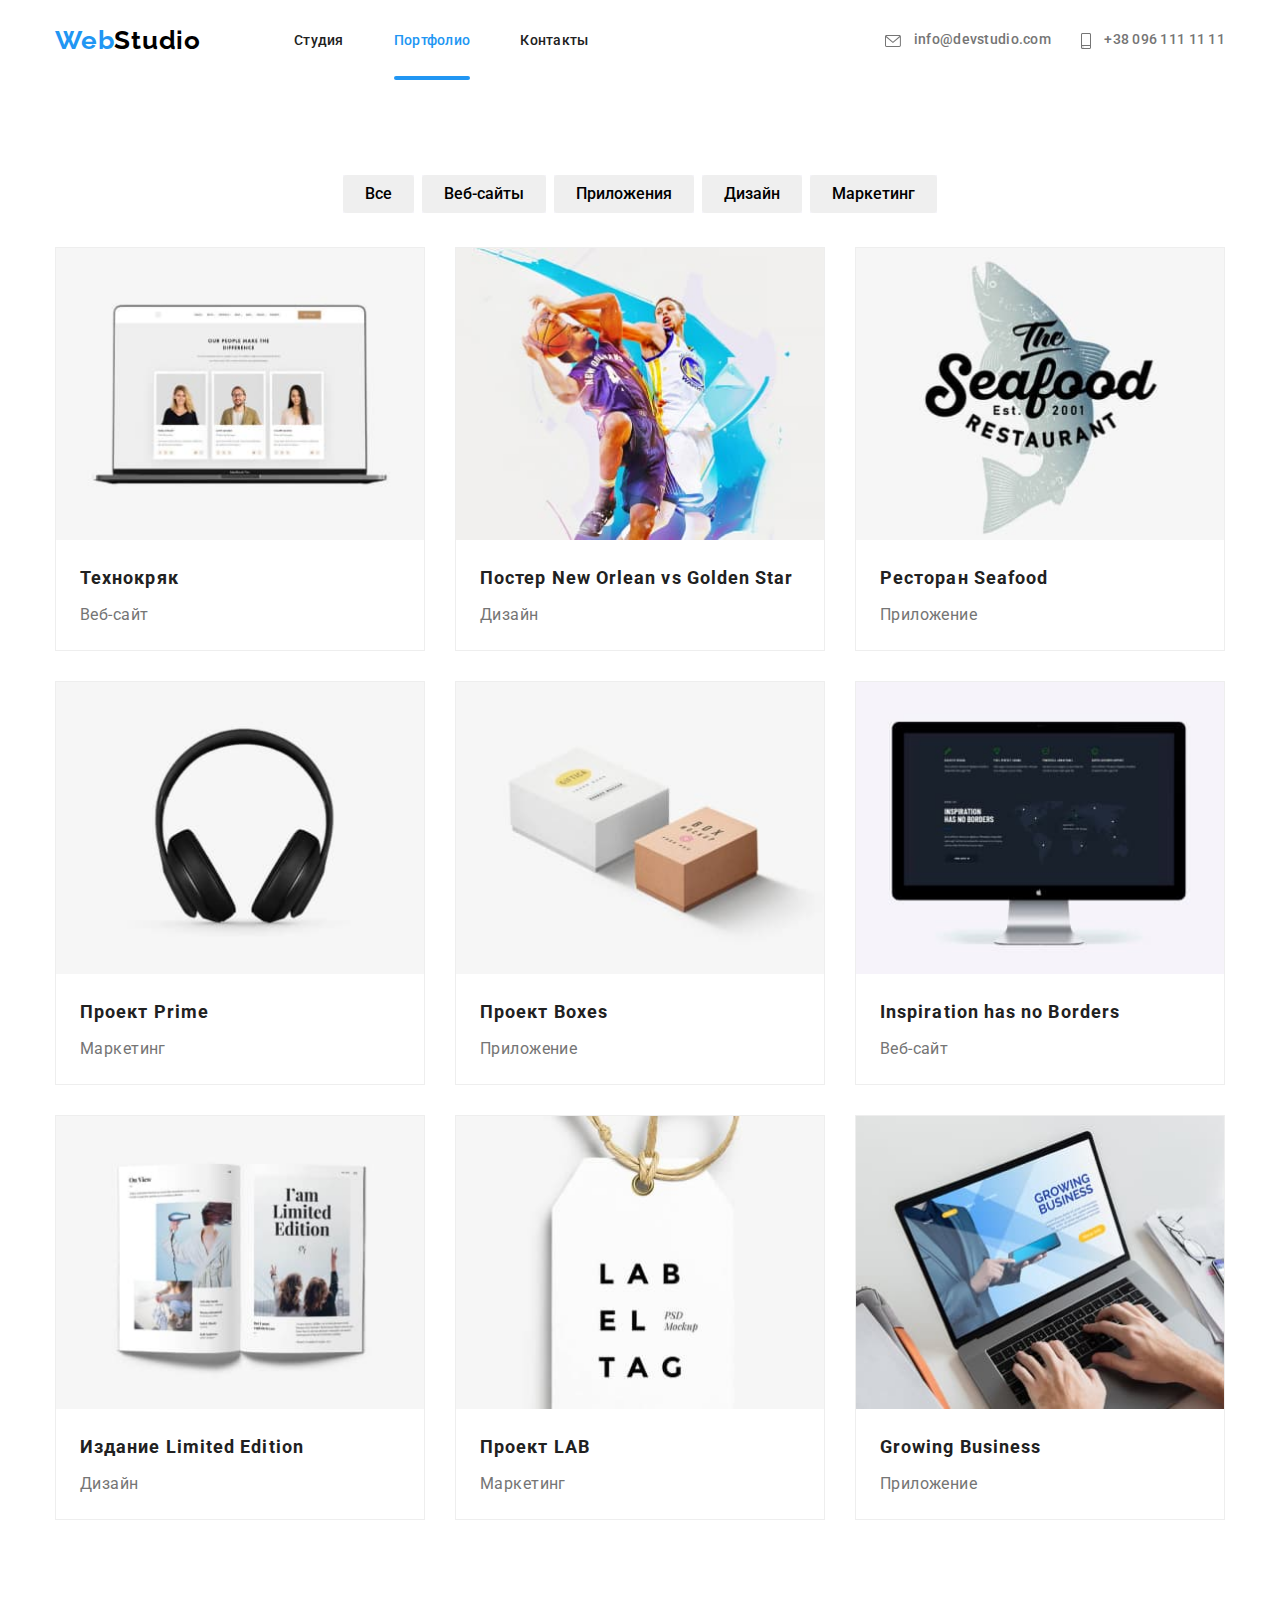
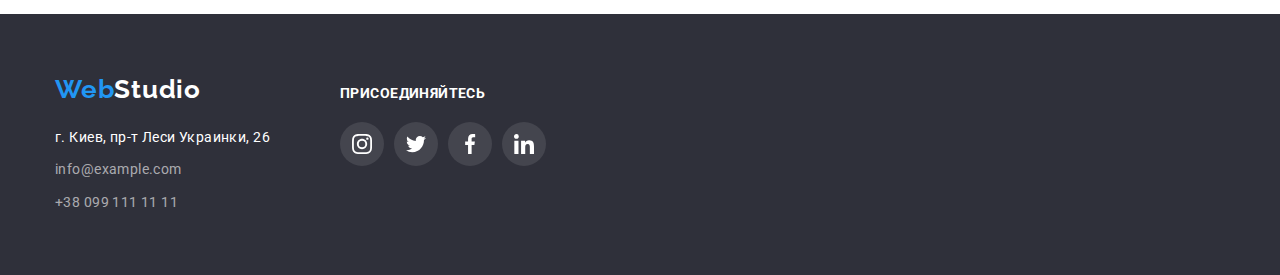
==== portfolio.html @ 20d14d20 "Копирует файлы дз5" ====
<!DOCTYPE html>
<html lang="ru">
<head>
    <meta charset="UTF-8">
    <meta name="viewport" content="width=device-width, initial-scale=1.0">
    <link href="https://fonts.googleapis.com/css2?family=Raleway:wght@700&family=Roboto:wght@400;500;700;900&display=fallback" rel="stylesheet">
    <link rel="stylesheet" href="./css/modern-normalize.css">
    <link rel="stylesheet" href="./css/styles.css">
    <title>Document</title>
</head>
<body>
    <header>
        <div class="container">
            <nav class="main-navigation">
                <a href="./index.html" class="logo"><span>Web</span>Studio</a>
    
                <ul class="navigation decoration">
                    <li class="item"><a href="./index.html" class="link">Студия</a></li>
                    <li class="item"><a href="./portfolio.html" class="link active">Портфолио</a></li>
                    <li class="item"><a href="" class="link">Контакты</a></li>
                </ul>   
                <address class="contacts">
                    <a href="mailto:info@devstudio.com" class="link accent">
                       <svg class="icon-mail">
                           <use href="./images/sprite-icon.svg#icon-mail"></use>
                       </svg>
                        info@devstudio.com</a>
                    <a href="tel:+380961111111" class="link accent">
                        <svg class="icon-phone">
                            <use href="./images/sprite-icon.svg#icon-smartphone"></use>
                        </svg>
                        +38 096 111 11 11</a>
                </address>
            </nav>
        </div>
    </header>
    <main>
        <section class="portfolio">
            <!-- Заголовок потом будет скрыт в css -->
            <div class="container">
                <h1 class="portfolio-title">Наши работы</h1>
                <ul class="filter decoration">
                    <li class="item"><button type="button">Все</button></li>
                    <li class="item"><button type="button">Веб-сайты</button></li>
                    <li class="item"><button type="button">Приложения</button></li>
                    <li class="item"><button type="button">Дизайн</button></li>
                    <li class="item"><button type="button">Маркетинг</button></li>
                </ul>
                <ul class="works decoration">
                    <li class="works-item">
                        <a href="">
                            <div class="work-thumb">
                                <img src="./images/project1.jpg" alt="Веб-сайт технокряк" width="370">
                                <div class="work-overlay">
                                    <p class="work-overlay-text">Технокряк это современная площадка распространения коронавируса. Компании используют эту платформу для цифрового шпионажа и атак на защищённые сервера конкурентов.</p>
                                </div>
                            </div>
                            <div class="work-desc">
                                <h3 class="title">Технокряк</h3>
                                <p class="text">Веб-сайт</p>
                            </div>    
                        </a>
                    </li>
                    <li class="works-item">
                        <a href="">
                            <img src="./images/project2.jpg" alt="Дизайн постер New Orlean vs Golden Star" width="370">
                            <div class="work-desc">
                                <h3 class="title">Постер New Orlean vs Golden Star</h3>
                                <p class="text">Дизайн</p>
                            </div>
                        </a>
                    </li>
                    <li class="works-item">
                        <a href="">
                            <img src="./images/project3.jpg" alt="Приложение Рресторана Seafood" width="370">
                            <div class="work-desc">
                                <h3 class="title">Ресторан Seafood</h3>
                                <p class="text">Приложение</p>
                            </div>
                        </a>
                    </li>
                    <li class="works-item">
                        <a href="">
                            <img src="./images/project4.jpg" alt="Проект Prime" width="370">
                            <div class="work-desc">
                                <h3 class="title">Проект Prime</h3>
                                <p class="text">Маркетинг</p>
                            </div>
                        </a>
                    </li>
                    <li class="works-item">
                        <a href="">
                            <img src="./images/project5.jpg" alt="Приложение проекта Boxes" width="370">
                            <div class="work-desc">
                                <h3 class="title">Проект Boxes</h3>
                                <p class="text">Приложение</p>
                            </div>
                        </a>
                    </li>
                    <li class="works-item">
                        <a href="">
                            <img src="./images/project6.jpg" alt="Веб-сайт Inspiration has no Borders" width="370">
                            <div class="work-desc">
                                <h3 class="title">Inspiration has no Borders</h3>
                                <p class="text">Веб-сайт</p>
                            </div>
                        </a>
                    </li>
                    <li class="works-item">
                        <a href="">
                            <img src="./images/project7.jpg" alt="Дизайн издания Limited Edition" width="370">
                            <div class="work-desc">
                                <h3 class="title">Издание Limited Edition</h3>
                                <p class="text">Дизайн</p>
                            </div>
                        </a>
                    </li>
                    <li class="works-item">
                        <a href="">
                            <img src="./images/project8.jpg" alt="Проект LAB" width="370">
                            <div class="work-desc">
                                <h3 class="title">Проект LAB</h3>
                                <p class="text">Маркетинг</p>
                            </div>
                        </a>
                    </li>
                    <li class="works-item">
                        <a href="">
                            <img src="./images/project9.jpg" alt="Приложение Growing Business" width="370">
                            <div class="work-desc">
                                <h3 class="title">Growing Business</h3>
                                <p class="text">Приложение</p>
                            </div>
                        </a>
                    </li>
                </ul>
            </div>
        </section>
    </main>
    <footer class="footer">
        <div class="container flexbox">
            <div class="footer-contacts">
                <a href="/" class="logo inversion"><span>Web</span>Studio</a>
                <address class="direction">
                    г. Киев, пр-т Леси Украинки, 26 <br>
                    <a href="mailto:info@example.com" class="link item">info@example.com</a>
                    <a href="tel:+380991111111" class="link item">+38 099 111 11 11</a>
                </address>
            </div>
            <div class="footer-join">
                <h3 class="footer-title">присоединяйтесь</h3>
                <ul class="social-nav decoration">
                    <li class="social-item">
                        <a href="" class="social-link footer-social-link">
                             <svg class="social-icon footer-icon">
                                <use href="./images/sprite-icon.svg#icon-instagram"></use>
                            </svg>
                        </a>
                    </li>
                    <li class="social-item">
                        <a href="" class="social-link footer-social-link">
                             <svg class="social-icon footer-icon">
                                <use href="./images/sprite-icon.svg#icon-twitter"></use>
                            </svg>
                        </a>
                    </li>
                    <li class="social-item">
                        <a href="" class="social-link footer-social-link">
                             <svg class="social-icon footer-icon">
                                <use href="./images/sprite-icon.svg#icon-facebook"></use>
                            </svg>
                        </a>
                    </li>
                    <li class="social-item">
                        <a href="" class="social-link footer-social-link">
                             <svg class="social-icon footer-icon">
                                <use href="./images/sprite-icon.svg#icon-linkedin"></use>
                            </svg>
                        </a>
                    </li>
                </ul>
            </div>
        </div>
    </footer>
</body>
</html>
---- css/styles.css ----
/* Цвет основного текста  #757575
Вторичный цвет текста #212121
Белый #FFFFFF
Акцент #2196F3
Вторичный цвет фона #F5F4FA
Цвет логотипа #000000 
Футер rgba(255, 255, 255, 0.6) */

:root {
    --primary-text-color: #757575;
    --title-text-color: #212121;
    --accent-color: #2196F3;
    --primary-white-color: #ffffff;
    --secondary-background-color: #F5F4FA;
    --footer-text-color: rgba(255, 255, 255, 0.6);
    --logo-color: #000000 ;
    --footer-background-color: #2F303A;
}

body {
    font-family: 'Roboto', sans-serif;
    font-weight: 400;
    font-size: 14px;
    line-height: 1.7;
    letter-spacing: 0.03em;
    color: var(--primary-text-color);
}

img {
    display: block;
    width: 100%;
    height: auto;
}

.decoration {
    list-style: none;
    margin-top: 0;
    margin-bottom: 0;
}

a {
    text-decoration: none;
}

.container {
    width: 1200px;
    padding-left: 15px;
    padding-right: 15px;
    margin-left: auto;
    margin-right: auto;
}


/* Логотип */
.logo {
    margin-right: 93px;
    padding-top: 25px;
    padding-bottom: 25px;
    font-family: Raleway, sans-serif;
    font-weight: 700;
    font-size: 26px;
    line-height: 1.19;
    letter-spacing: 0.03em;
    color: var(--logo-color);
}
.logo span { color: var(--accent-color);}
/* Навигация */

.navigation .item + .item {
    margin-left: 50px;
}

.main-navigation {
    display: flex;
    align-items: center;
}

.navigation {
    display: flex;
    padding-left: 0;
}

.navigation .link {
    position: relative;

    font-weight: 500;
    font-size: 14px;
    line-height: 1.14;
    letter-spacing: 0.02em;
    padding: 32px 0;
    color: var(--title-text-color);

    transition: color 250ms cubic-bezier(0.4, 0, 0.2, 1);
}

.link.active {
    color: var(--accent-color);
}

.navigation .active::after {
    position: absolute;
    left: 0;
    bottom: 0;

    content: '';
    width: 100%;
    height: 4px;
    display: block;
    border-radius: 2px;
    background-color: var(--accent-color);
}

.contacts {
    display: flex;
    margin-left: auto;
}

.contacts .link + .link {
    margin-left: 30px;
}

.contacts .link {
    font-weight: 500;
    font-size: 14px;
    line-height: 1.14;
    letter-spacing: 0.02em;
    font-style: normal;
    color: var(--primary-text-color);

    transition: color 250ms cubic-bezier(0.4, 0, 0.2, 1);
}

.link:hover ,
.link:focus {
    color: var(--accent-color);
}

.contacts .icon-mail {
    width: 16px;
    height: 12px;
    vertical-align: middle;
    margin-right: 10px;
    fill: var(--primary-text-color);

    transition: fill 250ms cubic-bezier(0.4, 0, 0.2, 1);
}

.contacts .link:hover .icon-mail,
.contacts .link:focus .icon-mail,
.contacts .link:hover .icon-phone,
.contacts .link:focus .icon-phone {
    fill: var(--accent-color);
}

.icon-phone {
    width: 10px;
    height: 16px;
    vertical-align: middle;
    margin-right: 10px;
    fill: var(--primary-text-color);

    transition: fill 250ms cubic-bezier(0.4, 0, 0.2, 1);
}



/* Блог Герой */

.hero {
    padding-top: 200px;
    padding-bottom: 200px;
    text-align: center;

    background-image: linear-gradient(
      rgba(47, 48, 58, 0.4),
      rgba(47, 48, 58, 0.4)
    ),
    url("../images/banner.jpg");
    background-repeat: no-repeat;
    background-position: center;
    background-size: cover;
}

.hero .title {
    width: 696px;
    margin-top: 0;
    margin-bottom: 30px;
    margin-left: auto;
    margin-right: auto;
    font-weight: 900;
    font-size: 44px;
    line-height: 1.37;
    text-align: center;
    letter-spacing: 0.06em;
    text-transform: uppercase;
    color: var(--primary-white-color);
}
.button {
    display: inline-block;
    padding-top: 10px;
    padding-bottom: 10px;
    padding-left: 32px;
    padding-right: 32px;
    border-radius: 4px;
    font-weight: 700;
    font-size: 16px;
    line-height: 1.87;
    letter-spacing: 0.06em;
    border: 0;

    color: var(--primary-white-color);
    background-color: var(--accent-color);
}
/* Наши преимущества */
.advantages {
    padding-top: 94px;
}

.advantages .title {
    margin-top: 0;
    margin-bottom: 10px;
    font-weight: 700d;
    font-size: 14px;
    line-height: 1.14;
    letter-spacing: 0.03em;
    text-transform: uppercase;
    color: var(--title-text-color);
}

.advantages-item {
    display: flex;
    padding-left: 0;
    margin-top: 0;
    margin-bottom: 0;
}

.advantages-list {
    flex-basis: calc((100% - 3 * 30px) / 4);
}

.icon-background {
    background-color: var(--secondary-background-color);
    padding-top: 25px;
    padding-bottom: 25px;
    margin-bottom: 30px;
    text-align: center;
}

.advantages-icon {
    width: 70px;
    height: 70px;
}

.advantages-list:not(:last-child) {
    margin-right: 30px;
}

.advantages-text {
    margin-top: 0;
    margin-bottom: 0;
}

/* Чем мы занимаемся */

.services {
    padding-top: 94px;
    padding-bottom: 94px;
}

.services .primary,
.command .primary,
.clients .primary {
    margin-top: 0;
    margin-bottom: 50px;
    font-weight: 700;
    font-size: 36px;
    line-height: 1.17;
    text-align: center;
    letter-spacing: 0.03em;
    color: var(--title-text-color);
}

.services-items {
    display: flex;
    padding-left: 0;
    margin-top: 0;
    margin-bottom: 0;
}

.services-list:not(:last-child) {
    margin-right: 30px;
}

.services-list {
    position: relative;

    display: block;
}

.services-title {
    padding-top: 27px;
    padding-bottom: 27px;
    margin-top: 0;
    margin-bottom: 0;
    font-weight: 700;
    font-size: 14px;
    line-height: 1.14;
    text-align: center;
    letter-spacing: 0.03em;
    text-transform: uppercase;
    color: var(--primary-white-color);
}

.services-label {
    position: absolute;
    left: 0;
    bottom: 0;
    width: 100%;
    height: 70px;
    background-color: rgba(47, 48, 58, 0.8);
}

/* Наша команда */

.command {
    padding-top: 94px;
    padding-bottom: 94px;
    background-color: var(--secondary-background-color);
}

.command .title {
    margin-top: 0;
    margin-bottom: 10px;
    font-weight: 500;
    font-size: 16px;
    line-height: 1.18;
    letter-spacing: 0.03em;
    color: var(--title-text-color);
}

.command-items {
    display: flex;
    padding-left: 0;
    margin-top: 0;
    margin-bottom: 0;
}

.command-list {
    text-align: center;
    padding-bottom: 30px;
    background-color: var(--primary-white-color);
    box-shadow: 0px 1px 3px rgba(0, 0, 0, 0.12), 
    0px 1px 1px rgba(0, 0, 0, 0.14), 0px 2px 1px rgba(0, 0, 0, 0.2);
    border-radius: 0px 0px 4px 4px;
}

.command-list:not(:last-child) {
    margin-right: 30px;
}

.command-picture {
    margin-bottom: 30px;
}

.command .text {
    margin-top: 0;
    margin-bottom: 16px;
    font-size: 16px;
    line-height: 1.19;
    letter-spacing: 0.03em;
}

.social-nav {
    display: flex;
    justify-content: center;
    padding-left: 0;
}

.social-link {
    display: block;
    width: 44px;
    height: 44px;
    border-radius: 50%;
    display: flex;
    justify-content: center;
    align-items: center;

    transition: background-color 250ms cubic-bezier(0.4, 0, 0.2, 1);
}

.social-item:not(:last-child) {
    margin-right: 10px;
}

.social-icon {
    width: 20px;
    height: 20px;
    fill: #AFB1B8;

    transition: fill 250ms cubic-bezier(0.4, 0, 0.2, 1);
}

.social-link:hover,
.social-link:focus {
    background-color: var(--accent-color);
}

.social-link:hover .social-icon,
.social-link:focus .social-icon {
    fill: var(--primary-white-color);
}

/* Постоянные клиенты */

.clients {
    padding-top: 94px;
    padding-bottom: 94px;
}

.clients-item:not(:last-child) {
    margin-right: 30px;
}

.clients-link {
    color: #afb1b8;
    display: flex;
    justify-content: center;
    align-items: center;
    width: 170px;
    height: 90px;
    border: 1px solid #afb1b8;
    border-radius: 4px;

    transition: border 250ms cubic-bezier(0.4, 0, 0.2, 1);

}

.clients-icon {
    fill: currentColor;

    transition: fill 250ms cubic-bezier(0.4, 0, 0.2, 1);
}

.clients-link:hover,
.clients-link:focus {
    border: 1px solid var(--accent-color);
}

.clients-link:hover .clients-icon {
    fill: var(--accent-color);
}

/* Footer */

.footer {
    /* padding-top: 60px;
    padding-bottom: 60px; */
    background-color: var(--footer-background-color);
}

.flexbox {
    display: flex;
}

.footer-contacts {
    margin-right: 70px;
    padding-top: 60px;
    padding-bottom: 60px;
}

.direction {
    margin-top: 20px;
    font-style: normal;
    color: var(--primary-white-color);
}

.logo.inversion {
    color: var(--primary-white-color);
}

.footer .logo {
    padding-top: 0;
    padding-bottom: 0;
    margin-right: 0;
}

.direction .link {
    margin-top: 9px;
    display: block;
    color: var(--footer-text-color);
}

.footer-title {
    margin-top: 0;
    margin-bottom: 20px;
    text-transform: uppercase;
    color: var(--primary-white-color);
    font-size: 14px;
    line-height: 1.14;
    letter-spacing: 0.03em;
}

.footer-social-link {
    background-color: rgba(255, 255, 255, 0.1);

    transition: background-color 250ms cubic-bezier(0.4, 0, 0.2, 1);
}

.social-icon.footer-icon {
    fill: var(--primary-white-color);
}

.footer-join {
    padding-top: 72px;
    padding-bottom: 100px;
}

/* .direction .link + .link {
    padding-top: 9px;
} */

/* Портфолио */

.portfolio {
    padding-top: 94px;
    padding-bottom: 94px;
}

.portfolio-title {
    display: none;
}

.filter {
    display: flex;
    justify-content: center;
    padding-left: 0;
    margin-top: 0;
    margin-bottom: 34px;
}

.filter .item + .item {
    margin-left: 8px;
}

.filter .item {
    color: var(--title-text-color);
    background-color: var(--secondary-background-color);
}

.filter button {
    display: block;
    padding: 6px 22px;
    border-radius: 4px;
    font-size: 16px;
    font-weight: 500;
    line-height: 1.6;
    border: 0;

    transition: 250ms cubic-bezier(0.4, 0, 0.2, 1);
}

.filter button:hover,
.filter button:focus {
    color: var(--primary-white-color);
    background-color: var(--accent-color);
    box-shadow: 0px 3px 1px rgba(0, 0, 0, 0.1), 
    0px 1px 2px rgba(0, 0, 0, 0.08), 0px 2px 2px rgba(0, 0, 0, 0.12);
}

.works .title {
    font-size: 18px;
    line-height: 2;
    letter-spacing: 0.06em;
    color: var(--title-text-color);
    margin-top: 0;
    margin-bottom: 4px;
}

.works .text {
    font-size: 16px;
    line-height: 30px;             
    letter-spacing: 1.9;
    color: var(--primary-text-color);
    margin-top: 0;
    margin-bottom: 0;
}

.portfolio .works {
    display: flex;
    flex-wrap: wrap;
    padding-left: 0;
    margin: -15px;
}

.works-item {
    margin: 15px;
    border: 1px solid #EEEEEE;
    width: calc((100% - 30px * 3) / 3);

    transition: box-shadow 250ms cubic-bezier(0.4, 0, 0.2, 1);
}

.works-item:hover {
    box-shadow: 0px 1px 1px rgba(0, 0, 0, 0.12),
     0px 4px 4px rgba(0, 0, 0, 0.06), 1px 4px 6px rgba(0, 0, 0, 0.16);
}

.work-thumb {
    position: relative;
    overflow: hidden;
}

.work-overlay {
    position: absolute;
    top: 0;
    left: 0;

    width: 100%;
    height: 100%;
    padding: 63px 24px;
    background-color: rgba(33, 150, 243, 0.9);

    transform: translateY(100%);
    transition: transform 250ms cubic-bezier(0.4, 0, 0.2, 1);
}

.works-item:hover .work-overlay {
    transform: translateY(0);
}

.work-overlay-text {
    font-size: 18px;
    line-height: 1.56;
    color: var(--primary-white-color);
    margin: 0;
}

.work-desc {
    padding: 20px 24px;
}

/* Модальное окно */

.backdrop {
    position: fixed;
    top: 0;
    left: 0;

    width: 100%;
    height: 100vh;

    background-color: rgba(0, 0, 0, 0.2);
    opacity: 1;

    transition: opacity 250ms cubic-bezier(0.4, 0, 0.2, 1);

}

.modal {
    position: absolute;
    top: 50%;
    left: 50%;

    transform: translate(-50%,-50%) scale(1);

    min-width: 528px;
    min-height: 581px;
    background-color: var(--primary-white-color);

    transition: transform 250ms cubic-bezier(0.4, 0, 0.2, 1);
}

.backdrop.is-hidden .modal {
    transform: translate(-50%,-50%) scale(0.7);

}

.close-btn {
    position: absolute;
    top: 8px;
    right: 8px;

    display: flex;
    justify-content: center;
    align-items: center;
    width: 30px;
    height: 30px;
    padding: 6px;
    border: 1px solid rgba(0, 0, 0, 0.1);
    border-radius: 50%;
    background-color: var(--primary-white-color);
}

.close-icon {
    width: 18px;
    height: 18px;
}

.backdrop.is-hidden {
    opacity: 0;
    pointer-events: none;
}
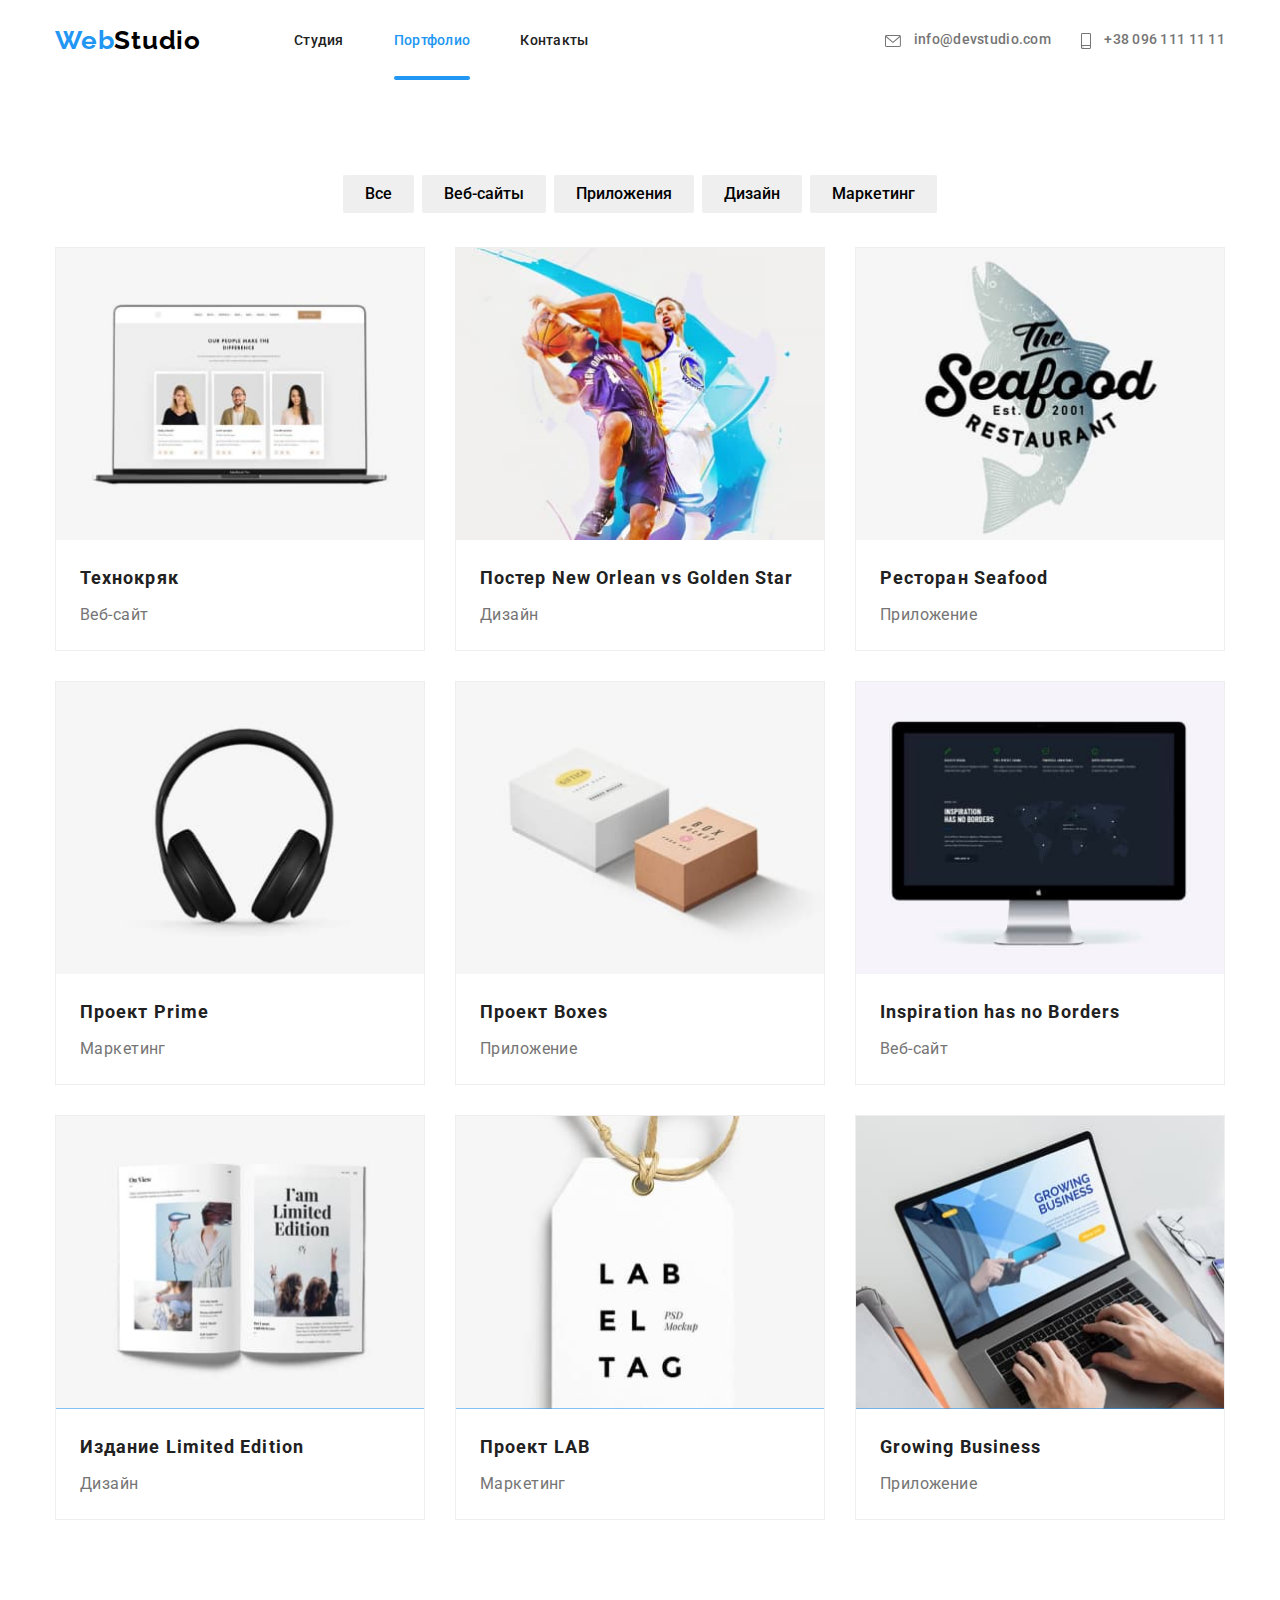
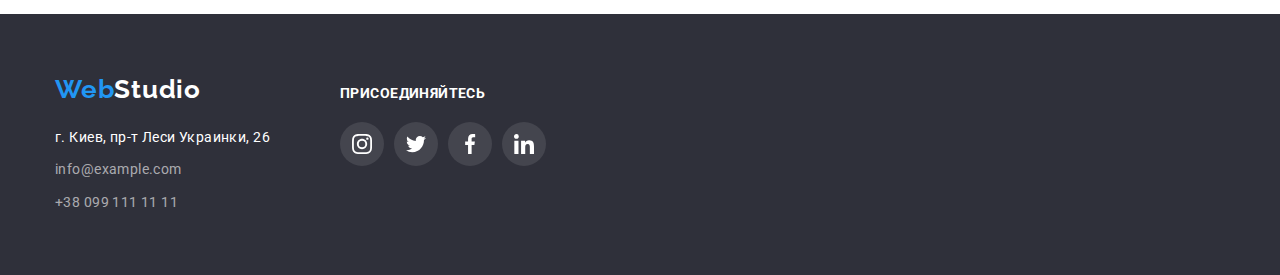
==== commit d88bc650: "Добавляет оверлей на все карточки" ====
--- a/portfolio.html
+++ b/portfolio.html
@@ -63,7 +63,12 @@
                     </li>
                     <li class="works-item">
                         <a href="">
-                            <img src="./images/project2.jpg" alt="Дизайн постер New Orlean vs Golden Star" width="370">
+                            <div class="work-thumb">
+                                <img src="./images/project2.jpg" alt="Дизайн постер New Orlean vs Golden Star" width="370">
+                                <div class="work-overlay">
+                                    <p class="work-overlay-text">Технокряк это современная площадка распространения коронавируса. Компании используют эту платформу для цифрового шпионажа и атак на защищённые сервера конкурентов.</p>
+                                </div>
+                            </div>  
                             <div class="work-desc">
                                 <h3 class="title">Постер New Orlean vs Golden Star</h3>
                                 <p class="text">Дизайн</p>
@@ -72,7 +77,12 @@
                     </li>
                     <li class="works-item">
                         <a href="">
-                            <img src="./images/project3.jpg" alt="Приложение Рресторана Seafood" width="370">
+                            <div class="work-thumb">
+                                <img src="./images/project3.jpg" alt="Приложение Рресторана Seafood" width="370">
+                                <div class="work-overlay">
+                                    <p class="work-overlay-text">Технокряк это современная площадка распространения коронавируса. Компании используют эту платформу для цифрового шпионажа и атак на защищённые сервера конкурентов.</p>
+                                </div>
+                            </div>
                             <div class="work-desc">
                                 <h3 class="title">Ресторан Seafood</h3>
                                 <p class="text">Приложение</p>
@@ -81,7 +91,12 @@
                     </li>
                     <li class="works-item">
                         <a href="">
-                            <img src="./images/project4.jpg" alt="Проект Prime" width="370">
+                            <div class="work-thumb">
+                                <img src="./images/project4.jpg" alt="Проект Prime" width="370">
+                                <div class="work-overlay">
+                                    <p class="work-overlay-text">Технокряк это современная площадка распространения коронавируса. Компании используют эту платформу для цифрового шпионажа и атак на защищённые сервера конкурентов.</p>
+                                </div>
+                            </div>
                             <div class="work-desc">
                                 <h3 class="title">Проект Prime</h3>
                                 <p class="text">Маркетинг</p>
@@ -90,7 +105,12 @@
                     </li>
                     <li class="works-item">
                         <a href="">
-                            <img src="./images/project5.jpg" alt="Приложение проекта Boxes" width="370">
+                            <div class="work-thumb">
+                                <img src="./images/project5.jpg" alt="Приложение проекта Boxes" width="370">
+                                <div class="work-overlay">
+                                    <p class="work-overlay-text">Технокряк это современная площадка распространения коронавируса. Компании используют эту платформу для цифрового шпионажа и атак на защищённые сервера конкурентов.</p>
+                                </div>
+                            </div>
                             <div class="work-desc">
                                 <h3 class="title">Проект Boxes</h3>
                                 <p class="text">Приложение</p>
@@ -99,7 +119,12 @@
                     </li>
                     <li class="works-item">
                         <a href="">
-                            <img src="./images/project6.jpg" alt="Веб-сайт Inspiration has no Borders" width="370">
+                            <div class="work-thumb">
+                                <img src="./images/project6.jpg" alt="Веб-сайт Inspiration has no Borders" width="370">
+                                <div class="work-overlay">
+                                    <p class="work-overlay-text">Технокряк это современная площадка распространения коронавируса. Компании используют эту платформу для цифрового шпионажа и атак на защищённые сервера конкурентов.</p>
+                                </div>
+                            </div>
                             <div class="work-desc">
                                 <h3 class="title">Inspiration has no Borders</h3>
                                 <p class="text">Веб-сайт</p>
@@ -108,7 +133,12 @@
                     </li>
                     <li class="works-item">
                         <a href="">
-                            <img src="./images/project7.jpg" alt="Дизайн издания Limited Edition" width="370">
+                            <div class="work-thumb">
+                                <img src="./images/project7.jpg" alt="Дизайн издания Limited Edition" width="370">
+                                <div class="work-overlay">
+                                    <p class="work-overlay-text">Технокряк это современная площадка распространения коронавируса. Компании используют эту платформу для цифрового шпионажа и атак на защищённые сервера конкурентов.</p>
+                                </div>
+                            </div>
                             <div class="work-desc">
                                 <h3 class="title">Издание Limited Edition</h3>
                                 <p class="text">Дизайн</p>
@@ -117,7 +147,12 @@
                     </li>
                     <li class="works-item">
                         <a href="">
-                            <img src="./images/project8.jpg" alt="Проект LAB" width="370">
+                            <div class="work-thumb">
+                                <img src="./images/project8.jpg" alt="Проект LAB" width="370">
+                                <div class="work-overlay">
+                                    <p class="work-overlay-text">Технокряк это современная площадка распространения коронавируса. Компании используют эту платформу для цифрового шпионажа и атак на защищённые сервера конкурентов.</p>
+                                </div>
+                            </div>
                             <div class="work-desc">
                                 <h3 class="title">Проект LAB</h3>
                                 <p class="text">Маркетинг</p>
@@ -126,7 +161,12 @@
                     </li>
                     <li class="works-item">
                         <a href="">
-                            <img src="./images/project9.jpg" alt="Приложение Growing Business" width="370">
+                            <div class="work-thumb">
+                                <img src="./images/project9.jpg" alt="Приложение Growing Business" width="370">
+                                <div class="work-overlay">
+                                    <p class="work-overlay-text">Технокряк это современная площадка распространения коронавируса. Компании используют эту платформу для цифрового шпионажа и атак на защищённые сервера конкурентов.</p>
+                                </div>
+                            </div>
                             <div class="work-desc">
                                 <h3 class="title">Growing Business</h3>
                                 <p class="text">Приложение</p>
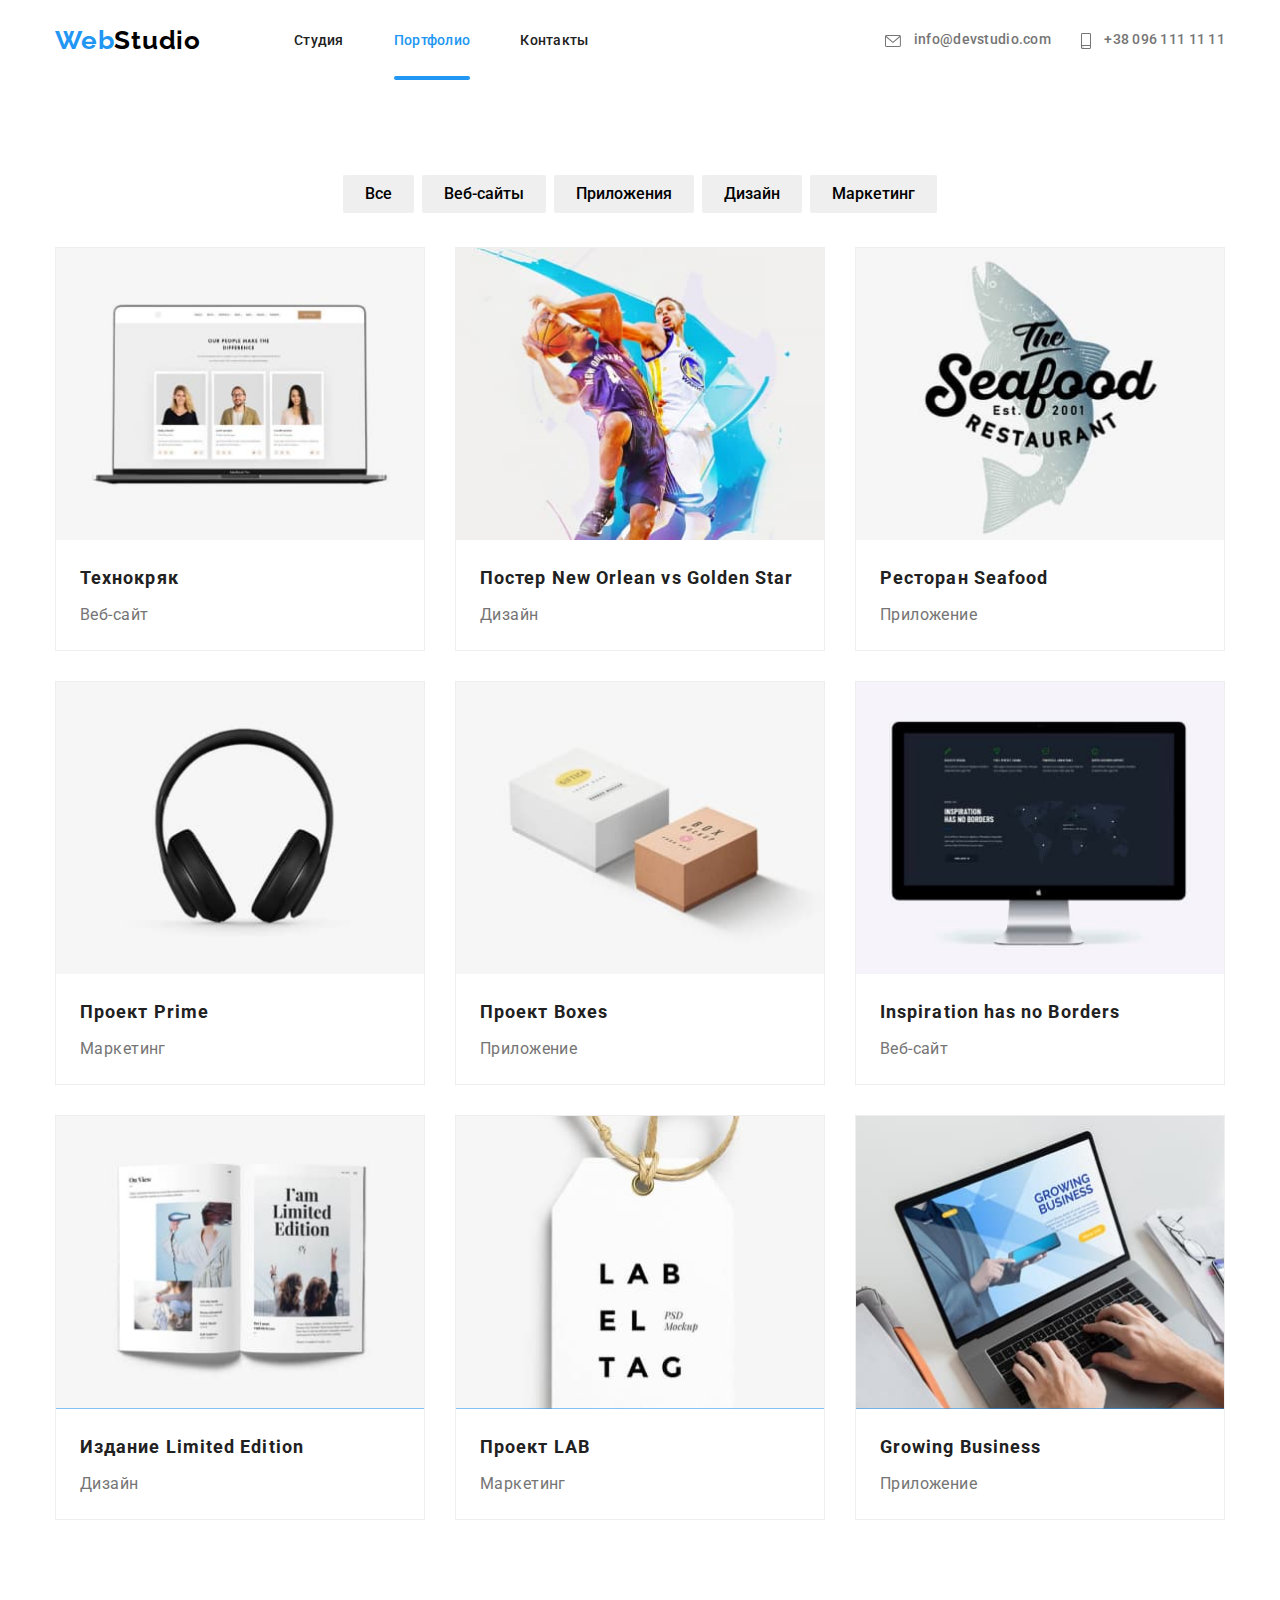
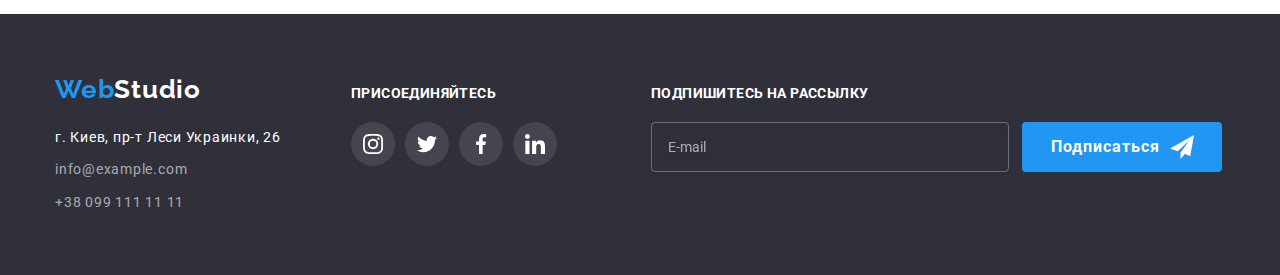
==== commit 30ee2878: "Добавляет чекбокс в модалке и форму в футере" ====
--- a/portfolio.html
+++ b/portfolio.html
@@ -36,9 +36,9 @@
     </header>
     <main>
         <section class="portfolio">
-            <!-- Заголовок потом будет скрыт в css -->
+            <!-- Заголовок скрыт в css -->
             <div class="container">
-                <h1 class="portfolio-title">Наши работы</h1>
+                <h1 class="portfolio-title visually-hidden">Наши работы</h1>
                 <ul class="filter decoration">
                     <li class="item"><button type="button">Все</button></li>
                     <li class="item"><button type="button">Веб-сайты</button></li>
@@ -220,6 +220,11 @@
                     </li>
                 </ul>
             </div>
+            <form action="" class="subscribe">
+                <h3 class="subscribe-title">Подпишитесь на рассылку</h3>
+                <input type="email" class="subscribe-input" placeholder="E-mail">
+                <button type="submit" class="button subscribe-button">Подписаться</button>
+            </form>   
         </div>
     </footer>
 </body>
--- a/css/styles.css
+++ b/css/styles.css
@@ -48,6 +48,17 @@
     padding-right: 15px;
     margin-left: auto;
     margin-right: auto;
+}
+
+.visually-hidden {
+    position: absolute;
+    width: 1px;
+    height: 1px;
+    margin: -1px;
+    border: 0;
+    padding: 0;
+    clip: rect(0 0 0 0);
+    overflow: hidden;
 }
 
 
@@ -199,8 +210,6 @@
     display: inline-block;
     padding-top: 10px;
     padding-bottom: 10px;
-    padding-left: 32px;
-    padding-right: 32px;
     border-radius: 4px;
     font-weight: 700;
     font-size: 16px;
@@ -210,6 +219,11 @@
 
     color: var(--primary-white-color);
     background-color: var(--accent-color);
+}
+
+.hero-button {
+    padding-left: 32px;
+    padding-right: 32px;
 }
 /* Наши преимущества */
 .advantages {
@@ -417,6 +431,10 @@
     padding-bottom: 94px;
 }
 
+.clients-list {
+    padding-left: 0;
+}
+
 .clients-item:not(:last-child) {
     margin-right: 30px;
 }
@@ -471,6 +489,7 @@
 .direction {
     margin-top: 20px;
     font-style: normal;
+    letter-spacing: 0.055em;
     color: var(--primary-white-color);
 }
 
@@ -490,7 +509,8 @@
     color: var(--footer-text-color);
 }
 
-.footer-title {
+.footer-title,
+.subscribe-title {
     margin-top: 0;
     margin-bottom: 20px;
     text-transform: uppercase;
@@ -515,6 +535,45 @@
     padding-bottom: 100px;
 }
 
+.subscribe {
+    padding-top: 72px;
+    padding-bottom: 94px;
+    margin-left: 94px;
+}
+
+.subscribe-input {
+    width: 358px;
+    height: 50px;
+    padding: 15px 16px;
+    background-color: transparent;
+    border: 1px solid rgba(255, 255, 255, 0.3);
+    filter: drop-shadow(0px 4px 4px rgba(0, 0, 0, 0.15));
+    border-radius: 4px;
+}
+
+.subscribe-input::placeholder {
+    color: var(--footer-text-color);
+}
+
+.subscribe-button {
+    margin-left: 10px;
+    padding-left: 29px;
+    padding-right: 28px;
+}
+
+.subscribe-button::after {
+    content: '';
+    display: inline-block;
+    width: 24px;
+    height: 24px;
+    margin-left: 10px;
+    vertical-align: middle;
+    background-image: url('../images/icon-subscribe.svg');
+    background-size: contain;
+}
+
+
+
 /* .direction .link + .link {
     padding-top: 9px;
 } */
@@ -524,10 +583,6 @@
 .portfolio {
     padding-top: 94px;
     padding-bottom: 94px;
-}
-
-.portfolio-title {
-    display: none;
 }
 
 .filter {
@@ -661,12 +716,12 @@
     top: 50%;
     left: 50%;
 
-    transform: translate(-50%,-50%) scale(1);
-
+    padding: 40px;
     min-width: 528px;
     min-height: 581px;
     background-color: var(--primary-white-color);
 
+    transform: translate(-50%,-50%) scale(1);
     transition: transform 250ms cubic-bezier(0.4, 0, 0.2, 1);
 }
 
@@ -691,12 +746,153 @@
     background-color: var(--primary-white-color);
 }
 
+.close-btn:hover .close-icon,
+.close-btn:focus .close-icon{
+    fill: var(--accent-color);
+}
+
 .close-icon {
     width: 18px;
     height: 18px;
+
+    transition: fill 250ms cubic-bezier(0.4, 0, 0.2, 1);
 }
 
 .backdrop.is-hidden {
     opacity: 0;
     pointer-events: none;
-}+}
+
+.modal-title {
+    font-weight: 700;
+    font-size: 20px;
+    line-height: 1.15;
+    text-align: center;
+    letter-spacing: 0.03em;
+
+    color: var(--title-text-color);
+
+    margin-top: 0;
+    margin-bottom: 12px;
+
+}
+
+.form-label {
+    position: relative;
+    display: block;
+    margin-bottom: 10px;
+    font-size: 12px;
+    line-height: 1.17;
+    letter-spacing: 0.01em;
+}
+
+.comment {
+    font-size: 12px;
+    line-height: 1.17;
+    letter-spacing: 0.01em;
+}
+
+.form-input {
+    display: block;
+    margin-top: 4px;
+    padding-left: 42px;
+    width: 100%;
+    height: 40px;
+    border: 1px solid rgba(33, 33, 33, 0.2);
+    border-radius: 4px;
+    outline: none;
+
+    transition: border-color 250ms cubic-bezier(0.4, 0, 0.2, 1);
+}
+
+.form-input:focus {
+    border-color: var(--accent-color);
+}
+
+.comment {
+    display: block;
+}
+
+.comment-input {
+    resize: none;
+    height: 120px;
+    padding: 12px 16px;
+}
+
+.comment-input::placeholder {
+    font-weight: 400;
+    font-size: 14px;
+    line-height: 1.14;
+    letter-spacing: 0.01em;
+    color: rgba(117, 117, 117, 0.5);
+}
+
+.checkbox {
+    display: block;
+    margin-top: 20px;
+}
+
+.checkbox-icon {
+    content: '';
+    display: inline-block;
+    margin-left: 12px;
+    margin-right: 5px;
+    vertical-align: middle;
+    width: 16px;
+    height: 15px;
+    border: 2px solid var(--title-text-color);
+
+    transition: 250ms cubic-bezier(0.4, 0, 0.2, 1);
+}
+
+.checkbox-input:checked + .checkbox-icon {
+    background-color: var(--accent-color);
+    border-radius: 2px;
+    border-color: var(--accent-color);
+    background-image: url('../images/check-modal.svg');
+    background-size: contain;
+    background-origin: border-box;
+}
+
+.checkbox-link {
+    color: var(--accent-color);
+    border-bottom: 1px solid currentColor;
+    display: inline-block;
+    line-height: 0.85;
+}
+
+.form-icon {
+    position: absolute;
+    top: 50%;
+    left:12px;
+
+    fill: var(--title-text-color);
+    width: 18px;
+    height: 18px;
+
+    transition: fill 250ms cubic-bezier(0.4, 0, 0.2, 1);
+}
+
+.form-input:focus + .form-icon {
+    fill: var(--accent-color);
+}
+
+
+.form-btn {
+    margin-top: 30px;
+    padding: 10px 55px;
+    display: block;
+    margin-left: auto;
+    margin-right: auto;
+    color: var(--primary-white-color);
+    background-color: var(--accent-color);
+
+    font-weight: 700;
+    font-size: 16px;
+    line-height: 1.87;
+    letter-spacing: 0.06em;
+    box-shadow: 0px 1px 3px rgba(0, 0, 0, 0.12), 
+    0px 1px 1px rgba(0, 0, 0, 0.14), 0px 2px 1px rgba(0, 0, 0, 0.2);
+    border-radius: 4px;
+    border-width: 0;
+    }
